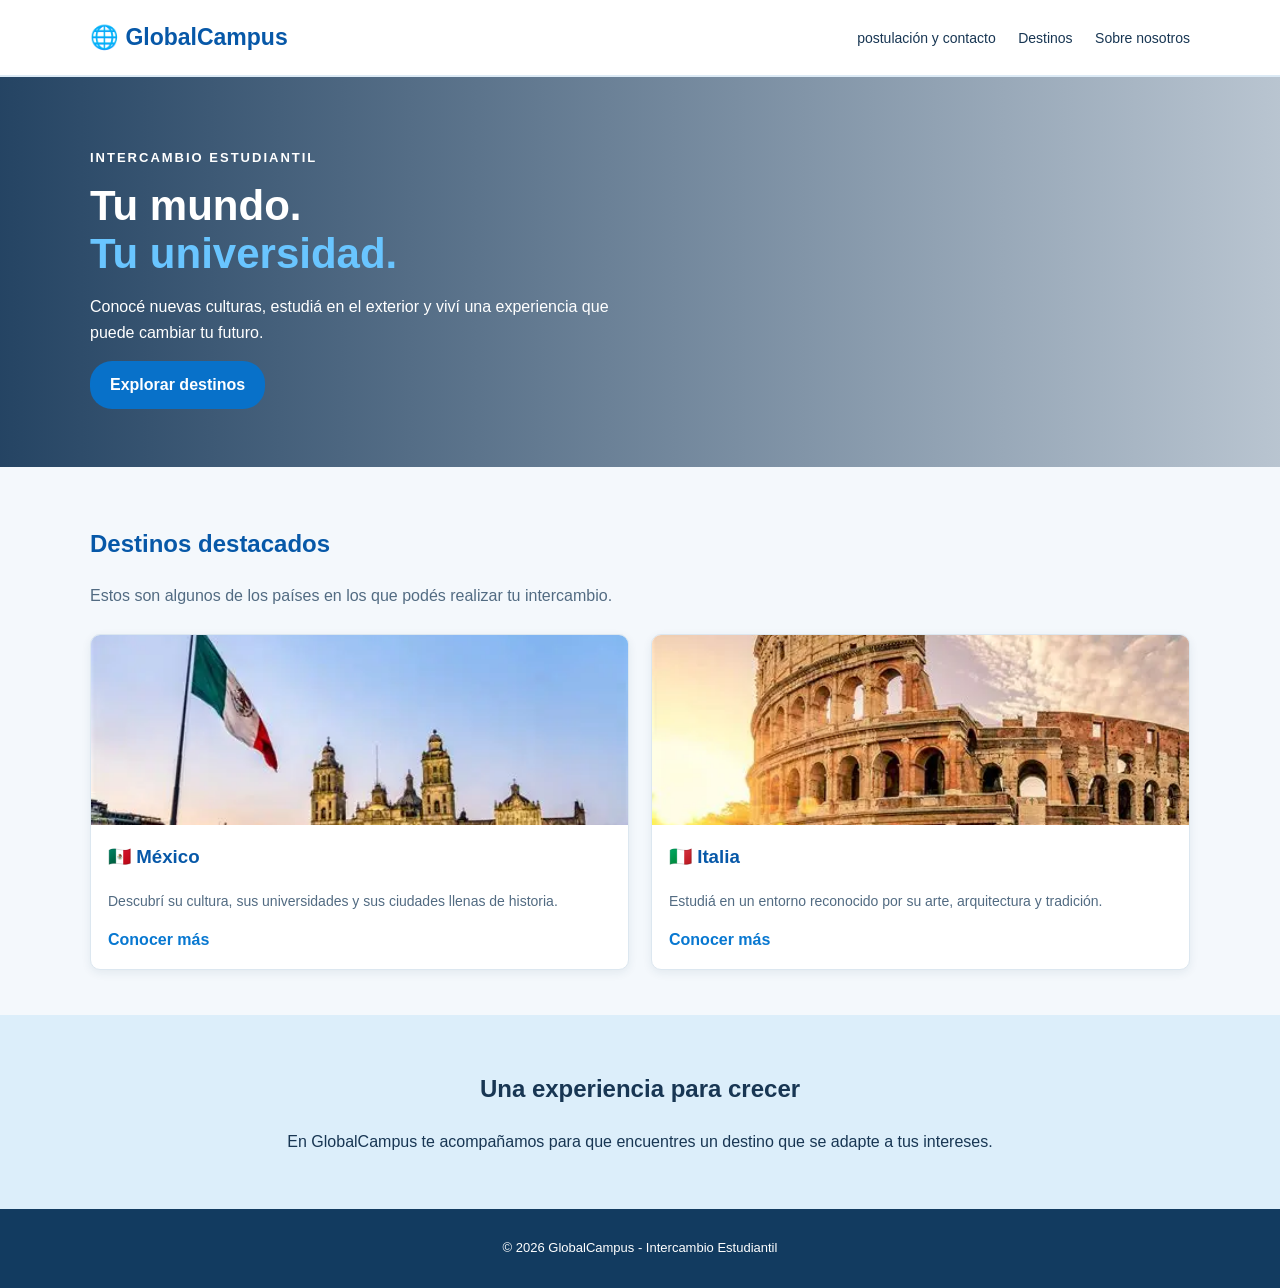
==== PaginaIntercambio/index.html @ 9e4ab3e6 "Add files via upload" ====
<!DOCTYPE html>
<html lang="es">
<head>
    <meta charset="UTF-8">
    <meta name="viewport" content="width=device-width, initial-scale=1.0">
    <title>GlobalCampus - Inicio</title>
    <link rel="stylesheet" href="estilos.css">
</head>
<body>
    <header>
        <div class="contenedor encabezado">
            <a class="logo" href="index.html">🌐 GlobalCampus</a>
            <nav>
                <a href="contacto.html">postulación y contacto</a>
                <a href="destinos.html">Destinos</a>
                <a href="sobre-nosotros.html">Sobre nosotros</a>
            </nav>
        </div>
    </header>

    <main>
        <section class="portada">
            <div class="portada-contenido">
                <p class="etiqueta">INTERCAMBIO ESTUDIANTIL</p>
                <h1>Tu mundo.<br><span>Tu universidad.</span></h1>
                <p>Conocé nuevas culturas, estudiá en el exterior y viví una experiencia que puede cambiar tu futuro.</p>
                <a class="boton" href="destinos.html">Explorar destinos</a>
            </div>
        </section>

        <section class="seccion contenedor">
            <h2>Destinos destacados</h2>
            <p class="introduccion">Estos son algunos de los países en los que podés realizar tu intercambio.</p>
            <div class="tarjetas dos-columnas">
                <article class="tarjeta">
                    <img src="imagenes/imagen_mexico.webp" alt="Edificios y paisaje de México">
                    <div class="tarjeta-contenido">
                        <h3>🇲🇽 México</h3>
                        <p>Descubrí su cultura, sus universidades y sus ciudades llenas de historia.</p>
                        <a href="destinos-mexico.html" class="enlace">Conocer más</a>
                    </div>
                </article>
                <article class="tarjeta">
                    <img src="imagenes/imagen_italia.webp" alt="Paisaje urbano de Italia">
                    <div class="tarjeta-contenido">
                        <h3>🇮🇹 Italia</h3>
                        <p>Estudiá en un entorno reconocido por su arte, arquitectura y tradición.</p>
                        <a href="destinos-italia.html" class="enlace">Conocer más</a>
                    </div>
                </article>
            </div>
        </section>

        <section class="franja">
            <div class="contenedor">
                <h2>Una experiencia para crecer</h2>
                <p>En GlobalCampus te acompañamos para que encuentres un destino que se adapte a tus intereses.</p>
            </div>
        </section>
    </main>

    <footer>
        <p>© 2026 GlobalCampus - Intercambio Estudiantil</p>
    </footer>
</body>
</html>
---- PaginaIntercambio/estilos.css ----
/* ESTILOS GENERALES */
* {
    box-sizing: border-box;
}

body {
    margin: 0;
    font-family: Arial, Helvetica, sans-serif;
    color: #183653;
    background-color: #f4f8fc;
    line-height: 1.6;
}

.contenedor {
    width: 90%;
    max-width: 1100px;
    margin: 0 auto;
}


header {
    background-color: white;
    border-bottom: 2px solid #dceaf5;
}

.encabezado {
    min-height: 75px;
    display: flex;
    justify-content: space-between;
    align-items: center;
    gap: 20px;
}

.logo {
    color: #0758a8;
    font-size: 23px;
    font-weight: bold;
    text-decoration: none;
}

nav a {
    color: #183653;
    text-decoration: none;
    margin-left: 18px;
    font-size: 14px;
}

nav a:hover {
    color: #0878d1;
    text-decoration: underline;
}


.portada {
    min-height: 390px;
    display: flex;
    align-items: center;
    background: linear-gradient(90deg, rgba(8, 43, 78, 0.88), rgba(8, 43, 78, 0.25)),
                url("https://images.unsplash.com/photo-1529156069898-49953e39b3ac?auto=format&fit=crop&w=1600&q=85") center/cover;
}

.portada-contenido {
    width: 90%;
    max-width: 1100px;
    margin: 0 auto;
    color: white;
}

.portada-contenido h1 {
    font-size: 42px;
    line-height: 1.15;
    margin: 8px 0;
}

.portada-contenido h1 span {
    color: #69c5ff;
}

.portada-contenido p {
    max-width: 520px;
}

.etiqueta {
    letter-spacing: 2px;
    font-size: 13px;
    font-weight: bold;
}

/* SECCIONES Y TARJETAS */
.seccion {
    padding-top: 38px;
    padding-bottom: 45px;
}

.seccion h2, .titulo-pagina {
    color: #0758a8;
}

.titulo-pagina {
    margin-bottom: 5px;
}

.introduccion {
    margin-top: 0;
    color: #526b82;
}

.tarjetas {
    display: grid;
    grid-template-columns: repeat(2, 1fr);
    gap: 22px;
    margin-top: 25px;
}

.tarjeta {
    overflow: hidden;
    background-color: white;
    border: 1px solid #dce7f0;
    border-radius: 10px;
    box-shadow: 0 3px 10px rgba(20, 60, 90, 0.08);
}

.tarjeta img {
    display: block;
    width: 100%;
    height: 190px;
    object-fit: cover;
}

.tarjeta-contenido {
    padding: 17px;
}

.tarjeta-contenido h2, .tarjeta-contenido h3 {
    margin-top: 0;
    color: #0758a8;
}

.tarjeta-contenido p {
    color: #526b82;
    font-size: 14px;
}

.enlace {
    color: #0878d1;
    font-weight: bold;
    text-decoration: none;
}

.enlace:hover {
    text-decoration: underline;
}


.boton, button {
    display: inline-block;
    padding: 11px 20px;
    border: none;
    border-radius: 22px;
    background-color: #0871c9;
    color: white;
    font-weight: bold;
    text-decoration: none;
    cursor: pointer;
}

.boton:hover, button:hover {
    background-color: #064f91;
}

.franja {
    padding: 35px 0;
    background-color: #dceefa;
    text-align: center;
}

.franja p {
    margin-bottom: 20px;
}

.boton-claro {
    background-color: white;
    color: #0758a8;
}

.boton-claro:hover {
    background-color: #edf6ff;
}

.centrado {
    text-align: center;
    margin-top: 30px;
}


.contacto-columnas {
    display: grid;
    grid-template-columns: 2fr 1fr;
    gap: 25px;
    align-items: start;
    margin-top: 25px;
}

.formulario-caja, .info-caja {
    padding: 25px;
    background-color: white;
    border: 1px solid #dce7f0;
    border-radius: 10px;
    box-shadow: 0 3px 10px rgba(20, 60, 90, 0.08);
}

.formulario-caja h2, .info-caja h2 {
    margin-top: 0;
}

form label {
    display: block;
    margin-top: 13px;
    margin-bottom: 5px;
    font-weight: bold;
}

form input, form select, form textarea {
    width: 100%;
    padding: 11px;
    border: 1px solid #bdcddd;
    border-radius: 6px;
    font-family: Arial, Helvetica, sans-serif;
}

form input:focus, form select:focus, form textarea:focus {
    outline: 2px solid #8bc9f5;
    border-color: #0871c9;
}

form button {
    margin-top: 18px;
}

.info-caja {
    background-color: #e7f3fc;
}


footer {
    padding: 16px;
    background-color: #123b60;
    color: white;
    text-align: center;
    font-size: 13px;
}


@media (max-width: 700px) {
    .encabezado {
        flex-direction: column;
        padding: 15px 0;
    }

    nav a {
        display: inline-block;
        margin: 5px;
    }

    .tarjetas, .contacto-columnas {
        grid-template-columns: 1fr;
    }

    .portada-contenido h1 {
        font-size: 32px;
    }
}
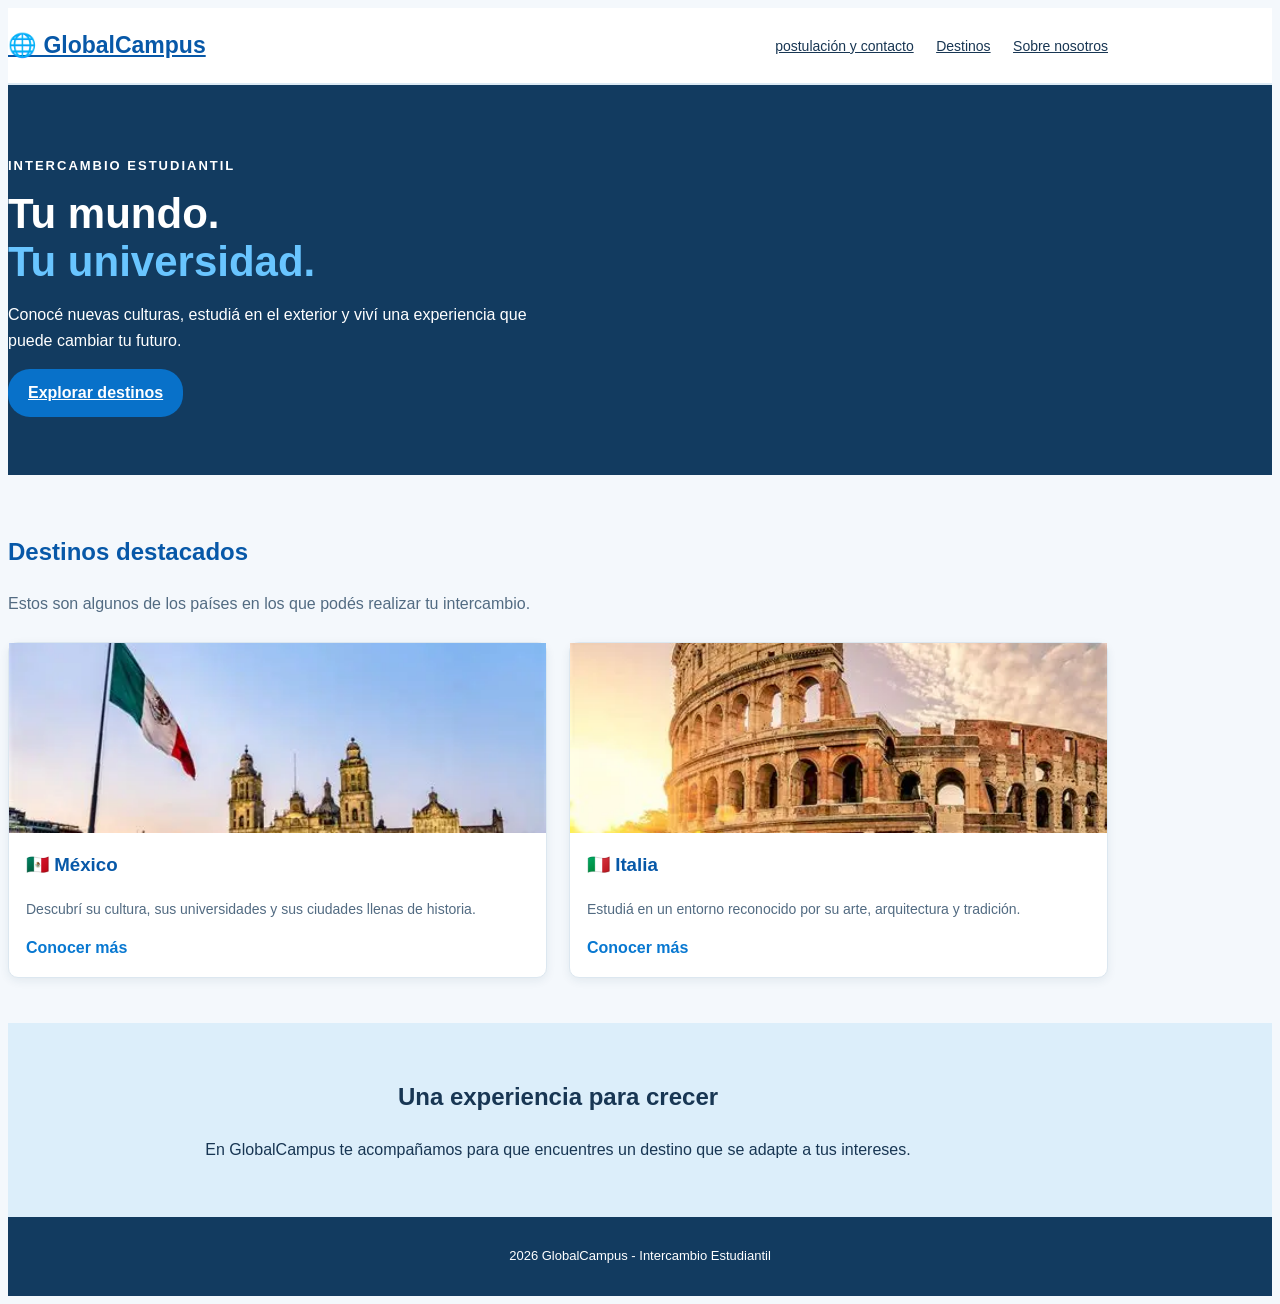
==== commit 63068538: "Update index.html" ====
--- a/PaginaIntercambio/index.html
+++ b/PaginaIntercambio/index.html
@@ -60,7 +60,7 @@
     </main>
 
     <footer>
-        <p>© 2026 GlobalCampus - Intercambio Estudiantil</p>
+        <p> 2026 GlobalCampus - Intercambio Estudiantil</p>
     </footer>
 </body>
 </html>
--- a/PaginaIntercambio/estilos.css
+++ b/PaginaIntercambio/estilos.css
@@ -1,10 +1,9 @@
-/* ESTILOS GENERALES */
 * {
     box-sizing: border-box;
 }
 
 body {
-    margin: 0;
+    
     font-family: Arial, Helvetica, sans-serif;
     color: #183653;
     background-color: #f4f8fc;
@@ -14,7 +13,7 @@
 .contenedor {
     width: 90%;
     max-width: 1100px;
-    margin: 0 auto;
+
 }
 
 
@@ -35,12 +34,11 @@
     color: #0758a8;
     font-size: 23px;
     font-weight: bold;
-    text-decoration: none;
+   
 }
 
 nav a {
     color: #183653;
-    text-decoration: none;
     margin-left: 18px;
     font-size: 14px;
 }
@@ -55,14 +53,12 @@
     min-height: 390px;
     display: flex;
     align-items: center;
-    background: linear-gradient(90deg, rgba(8, 43, 78, 0.88), rgba(8, 43, 78, 0.25)),
-                url("https://images.unsplash.com/photo-1529156069898-49953e39b3ac?auto=format&fit=crop&w=1600&q=85") center/cover;
+   background-color: #123b60;
 }
 
 .portada-contenido {
     width: 90%;
     max-width: 1100px;
-    margin: 0 auto;
     color: white;
 }
 
@@ -86,7 +82,7 @@
     font-weight: bold;
 }
 
-/* SECCIONES Y TARJETAS */
+
 .seccion {
     padding-top: 38px;
     padding-bottom: 45px;
@@ -110,14 +106,15 @@
     grid-template-columns: repeat(2, 1fr);
     gap: 22px;
     margin-top: 25px;
+    
 }
 
 .tarjeta {
-    overflow: hidden;
     background-color: white;
     border: 1px solid #dce7f0;
     border-radius: 10px;
     box-shadow: 0 3px 10px rgba(20, 60, 90, 0.08);
+    
 }
 
 .tarjeta img {
@@ -160,8 +157,6 @@
     background-color: #0871c9;
     color: white;
     font-weight: bold;
-    text-decoration: none;
-    cursor: pointer;
 }
 
 .boton:hover, button:hover {
@@ -258,7 +253,7 @@
     }
 
     nav a {
-        display: inline-block;
+        
         margin: 5px;
     }
 
